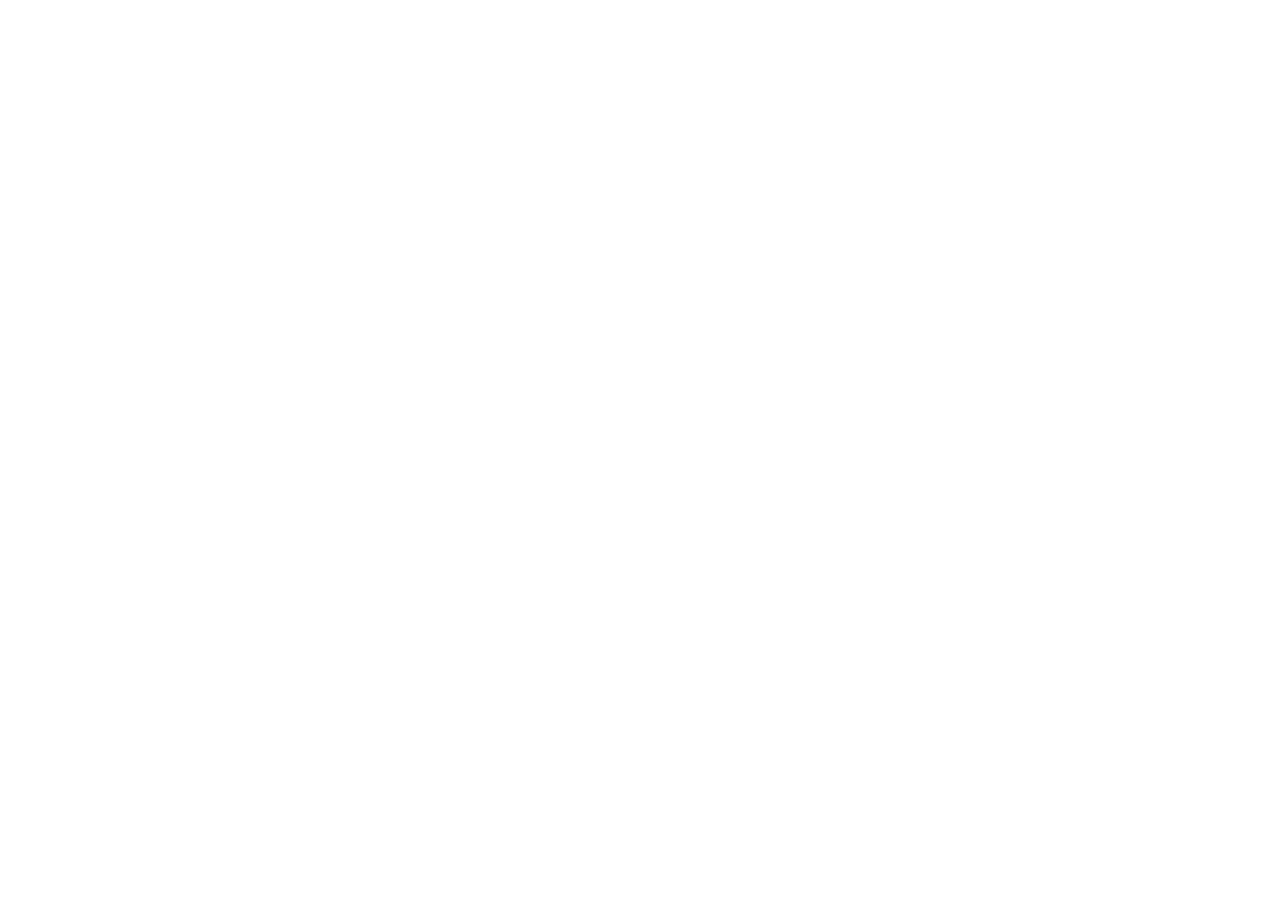
==== index.html @ ad4c7216 "update" ====
<!DOCTYPE html>
<html lang="en">
<head>
  <meta charset="UTF-8">
  <meta name="viewport" content="width=device-width, initial-scale=1.0">
  <title>Document</title>
</head>
<body>
  
</body>
</html>
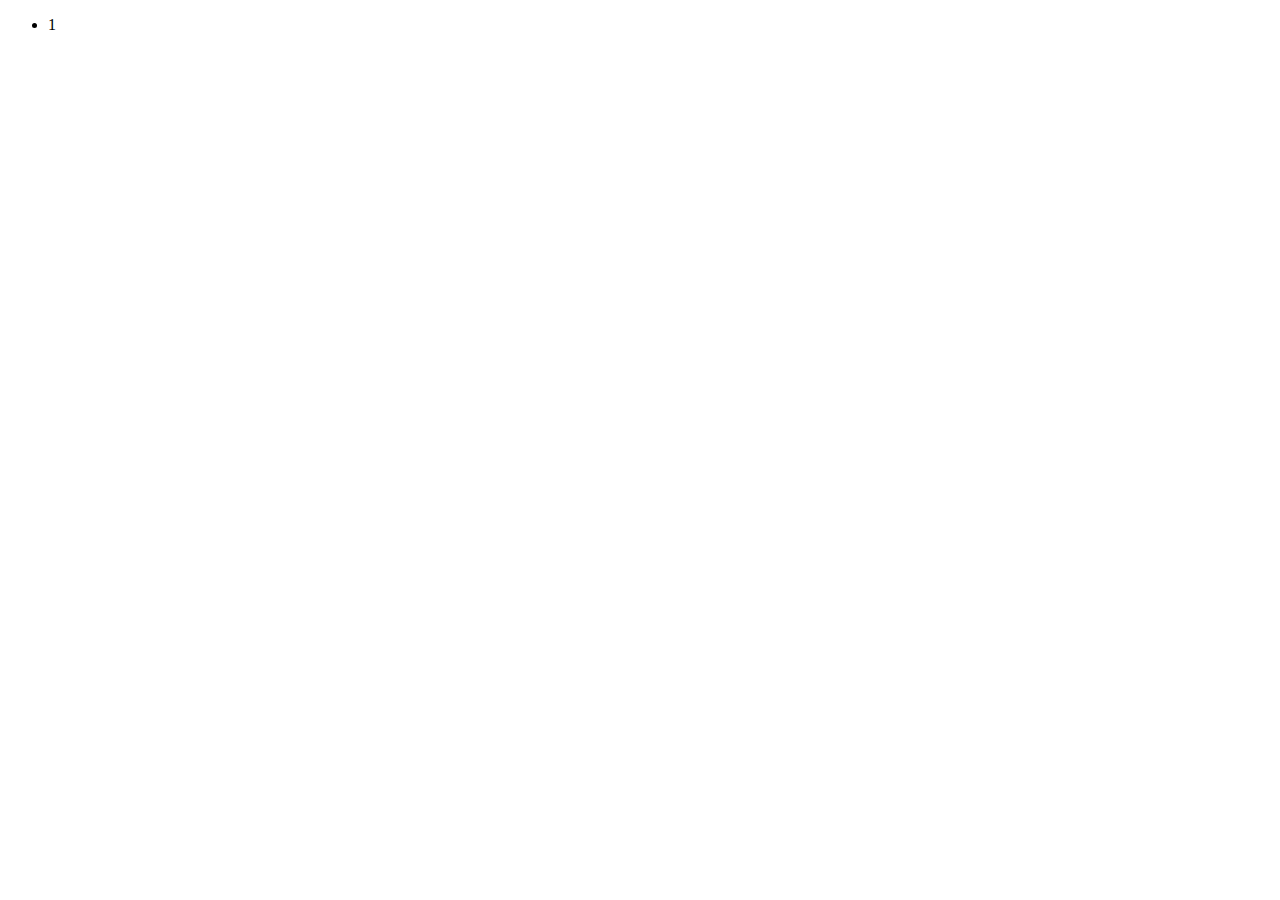
==== commit cd161b77: "update" ====
--- a/index.html
+++ b/index.html
@@ -6,6 +6,8 @@
   <title>Document</title>
 </head>
 <body>
-  
+  <ul>
+    <li>1</li>
+  </ul>
 </body>
 </html>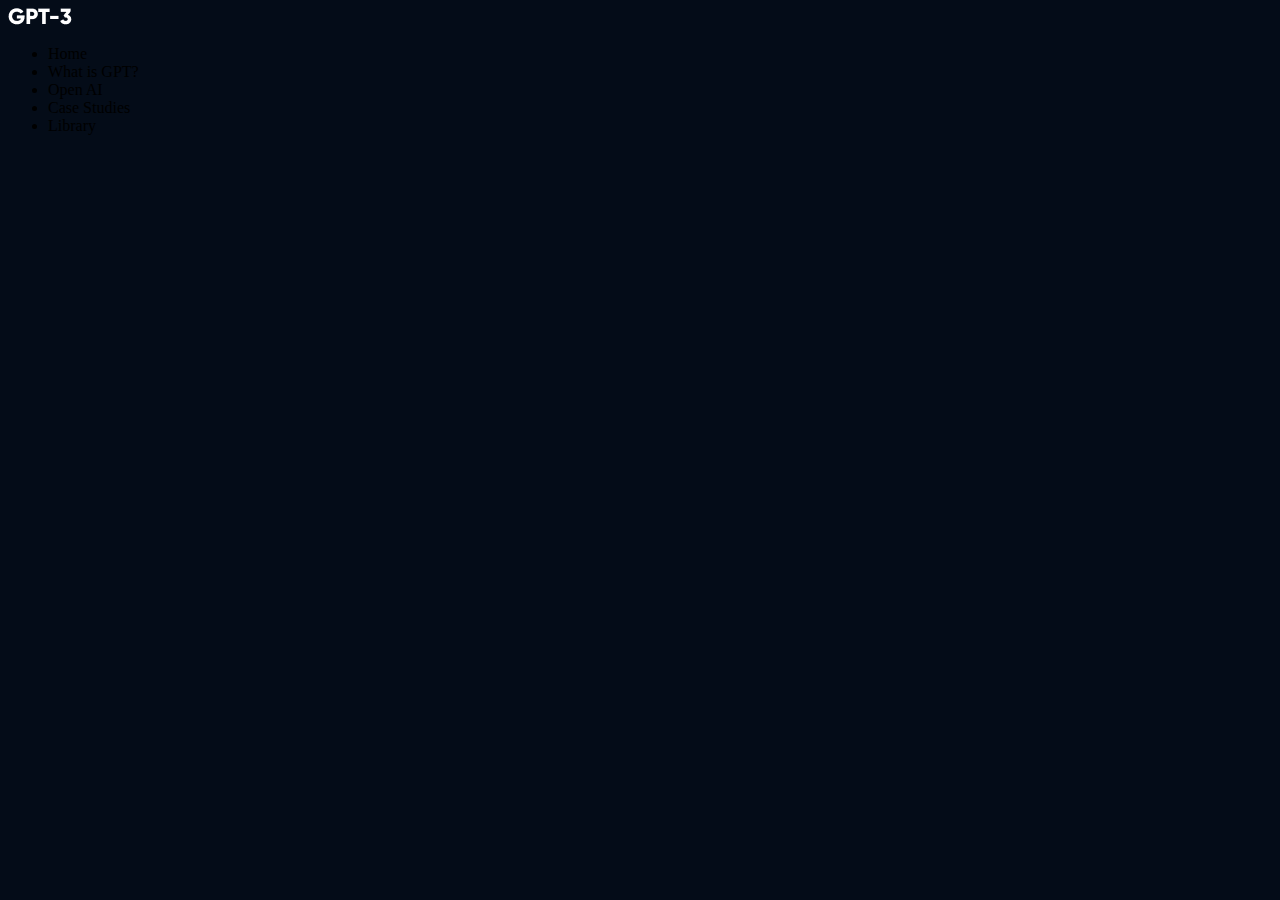
==== commit bf27aae2: "update" ====
--- a/index.html
+++ b/index.html
@@ -3,11 +3,44 @@
 <head>
   <meta charset="UTF-8">
   <meta name="viewport" content="width=device-width, initial-scale=1.0">
+  <link rel="stylesheet" href="style.css">
   <title>Document</title>
 </head>
 <body>
-  <ul>
-    <li>1</li>
-  </ul>
+  <div class="container">
+    <header class="container__header">
+      <div class="header__logo">
+        <img src="GPT-3.png" alt="GPT-3" class="logo__img">
+      </div>
+      <div class="header__nav">
+        <ul class="nav__ul">
+          <li class="nav__li">Home</li>
+          <li class="nav__li">What is GPT?</li>
+          <li class="nav__li">Open AI</li>
+          <li class="nav__li">Case Studies</li>
+          <li class="nav__li">Library</li>
+        </ul>
+      </div>
+      <div class="header__sign">
+
+      </div>
+    </header>
+    <section class="container__main-1">
+      <div class="main__text">
+        <div class="text__tittle">
+
+        </div>
+        <div class="text__description">
+
+        </div>
+        <div class="main__email">
+
+        </div>
+      </div>
+      <div class="main__img">
+
+      </div>
+    </section>
+  </div>
 </body>
 </html>--- a/style.css
+++ b/style.css
@@ -0,0 +1,3 @@
+body {
+  background: #040C18;
+}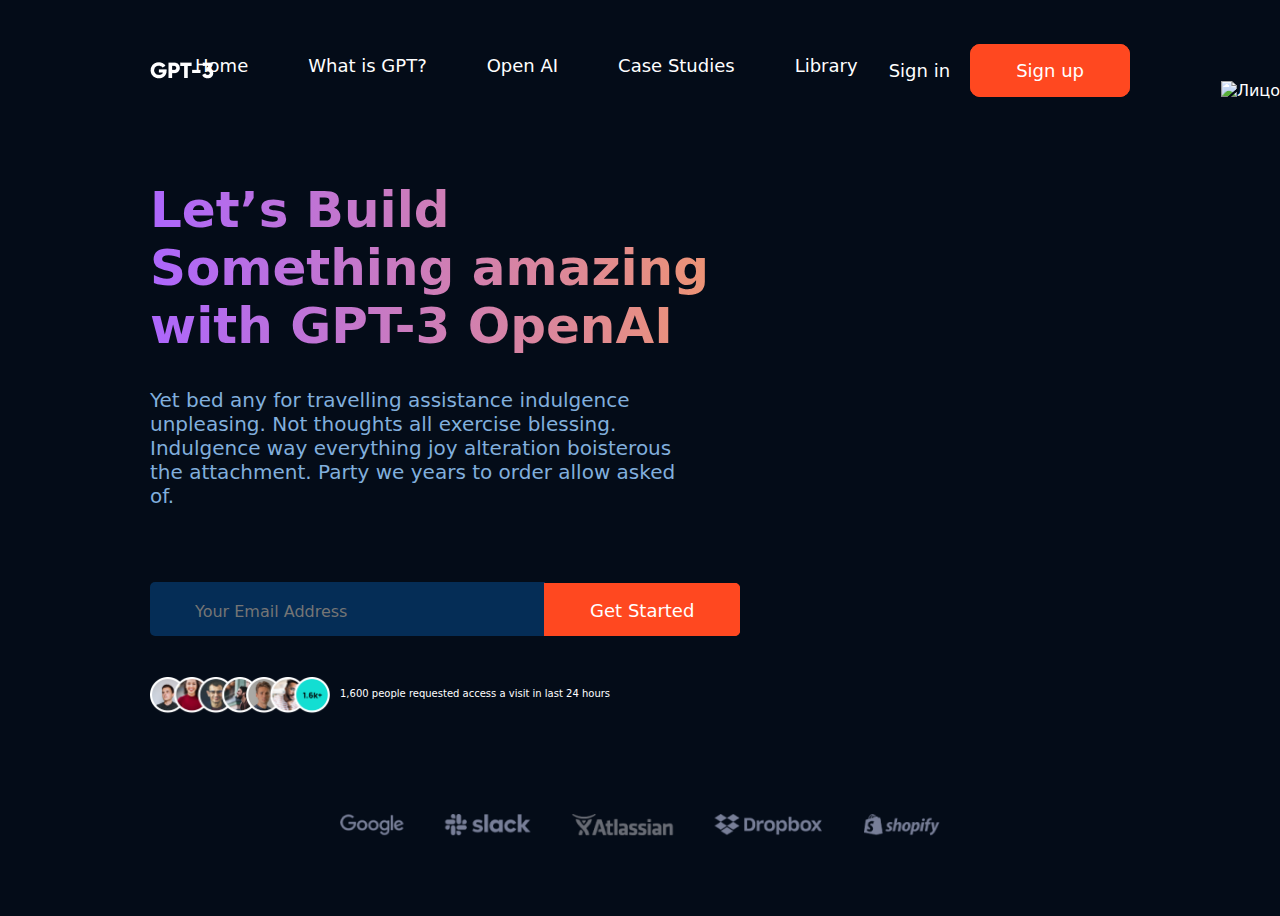
==== commit ddbdc38b: "update" ====
--- a/index.html
+++ b/index.html
@@ -4,43 +4,53 @@
   <meta charset="UTF-8">
   <meta name="viewport" content="width=device-width, initial-scale=1.0">
   <link rel="stylesheet" href="style.css">
+  <link rel="stylesheet" href="reset.css">
   <title>Document</title>
 </head>
 <body>
   <div class="container">
     <header class="container__header">
       <div class="header__logo">
-        <img src="GPT-3.png" alt="GPT-3" class="logo__img">
+        <a href="index.html"><img src="GPT-3.png" alt="GPT-3" class="logo__img"></a>
       </div>
       <div class="header__nav">
         <ul class="nav__ul">
-          <li class="nav__li">Home</li>
-          <li class="nav__li">What is GPT?</li>
-          <li class="nav__li">Open AI</li>
-          <li class="nav__li">Case Studies</li>
-          <li class="nav__li">Library</li>
+          <li class="nav__li"><a href="#" class="li__link">Home</a></li>
+          <li class="nav__li"><a href="#" class="li__link">What is GPT?</a></li>
+          <li class="nav__li"><a href="#" class="li__link">Open AI</a></li>
+          <li class="nav__li"><a href="#" class="li__link">Case Studies</a></li>
+          <li class="nav__li"><a href="#" class="li__link">Library</a></li>
         </ul>
       </div>
       <div class="header__sign">
-
+        <a href="#" class="sign__1">Sign in</a>
+        <a href="#" class="sign__2">Sign up</a>
       </div>
     </header>
     <section class="container__main-1">
       <div class="main__text">
         <div class="text__tittle">
-
+          <p class="tittle__text">Let’s Build Something amazing with GPT-3 OpenAI</p>
         </div>
         <div class="text__description">
-
+          <p class="description__text">Yet bed any for travelling assistance indulgence unpleasing. Not thoughts all exercise blessing. Indulgence way everything joy alteration boisterous the attachment. Party we years to order allow asked of.</p>
         </div>
         <div class="main__email">
-
+          <input type="email" placeholder="Your Email Address" class="email__input">
+          <a href="#" class="email__link">Get Started</a>
+        </div>
+        <div class="group">
+          <img src="Group 81.png" alt="" class="group__img">
+          <p class="group__text">1,600 people requested access a visit in last 24 hours</p>
         </div>
       </div>
       <div class="main__img">
-
+        <img src="Header Illustration.png" alt="Лицо" class="img">
       </div>
     </section>
+    <div class="companies">
+      <img src="Comapnies Logo.png" alt="" class="compa">
+    </div>
   </div>
 </body>
 </html>--- a/style.css
+++ b/style.css
@@ -1,3 +1,140 @@
 body {
   background: #040C18;
+}
+.container {
+  width: 100%;
+  height: 100%;
+  color: #ffffff;
+  font-family: system-ui, -apple-system, BlinkMacSystemFont, 'Segoe UI', Roboto, Oxygen, Ubuntu, Cantarell, 'Open Sans', 'Helvetica Neue', sans-serif;
+}
+.container__header {
+  margin-left: 150px;
+  margin-right: 150px;
+  display: flex;
+  justify-content: space-between;
+  margin-top: 55px;
+}
+.header__logo {
+  margin-right: 200px;
+  margin-top: 6.5px;
+}
+.logo__img {
+}
+.header__nav {
+  margin-left: -250px;
+
+}
+.nav__ul {
+  display: flex;
+  gap: 60px;
+  font-size: 18px;
+}
+.nav__li {
+}
+.li__link {
+  color: #ffffff;
+}
+.li__link:hover {
+  color: #002853;
+}
+.li__link:active {
+  color: #ffffff;
+}
+.header__sign {
+  margin-top: 4.5px;
+}
+.sign__1 {
+  margin-right: 15px;
+  color: #ffffff;
+  font-size: 18px;  
+}
+.sign__1:hover {
+  color: #002853;
+}
+.sign__1:active {
+  color: #ffffff;
+}
+.sign__2 {
+  border: 1px solid #FF4820;
+  padding: 15px 45px 15px 45px;
+  border-radius: 10px;
+  background: #FF4820;
+  color: #ffffff;
+  font-size: 18px;
+}
+.sign__2:hover {
+  color: #002853;
+}
+.sign__2:active {
+  color: #ffffff;
+}
+.container__main-1 {
+  display: flex;
+  justify-content: space-between;
+}
+.main__text {
+  padding-left: 150px;
+  padding-top: 100px;
+}
+.text__tittle {
+  width: 600px;
+  font-size: 50px;
+  background: linear-gradient(89.97deg, #AE67FA 1.84%, #F49867 102.67%);
+  -webkit-background-clip: text; 
+  -webkit-text-fill-color: transparent;
+}
+.tittle__text {
+  font-weight: bold;
+}
+.text__description {
+  width: 540px;
+height: 227px;
+top: 474px;
+left: 138px;
+font-size: 20px;
+color: #81AFDD;
+padding-top: 33px;
+
+}
+.main__email {
+}
+.email__input {
+  background: #052D56;
+  padding: 20px 150px 15.5px 45px;
+  border-radius: 5px 0 0 5px;
+}
+.email__link {
+  border: 1px solid #FF4820;
+  padding: 16px 45px 14px 45px;
+  border-radius: 0 5px 5px 0;
+  background: #FF4820;
+  color: #ffffff;
+  font-size: 18px;
+  margin-left: -6px;
+}
+.main__img {
+}
+.img {
+  width:750px ;
+}
+.group__img {
+  width: 180px;
+  
+}
+.group {
+  display: flex;
+  margin-top: 40px;
+  gap: 10px;
+}
+.group__text {
+  font-size: 10px;
+  margin-top: 12px;
+}
+.compa {
+  width: 600px;
+}
+.companies {
+  padding-top: 100px;
+  padding-bottom: 80px;
+  text-align: center;
 }